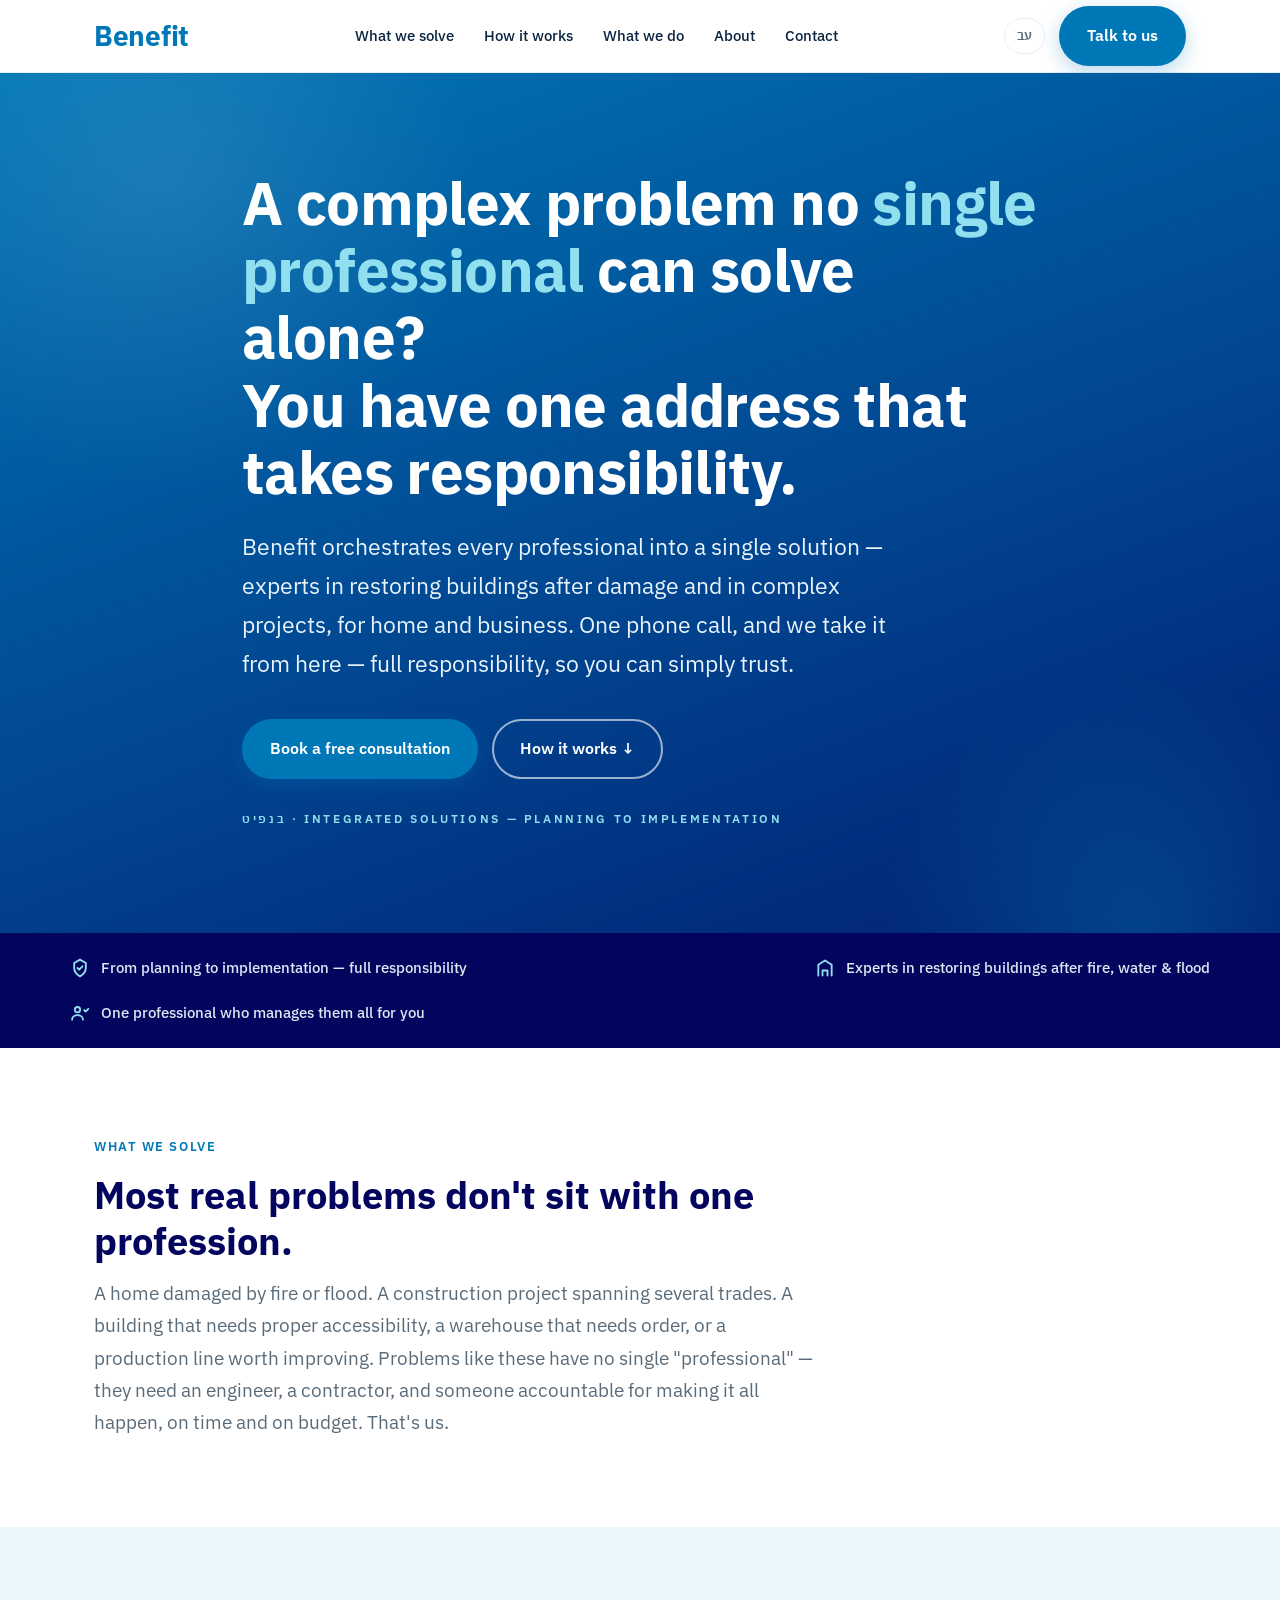
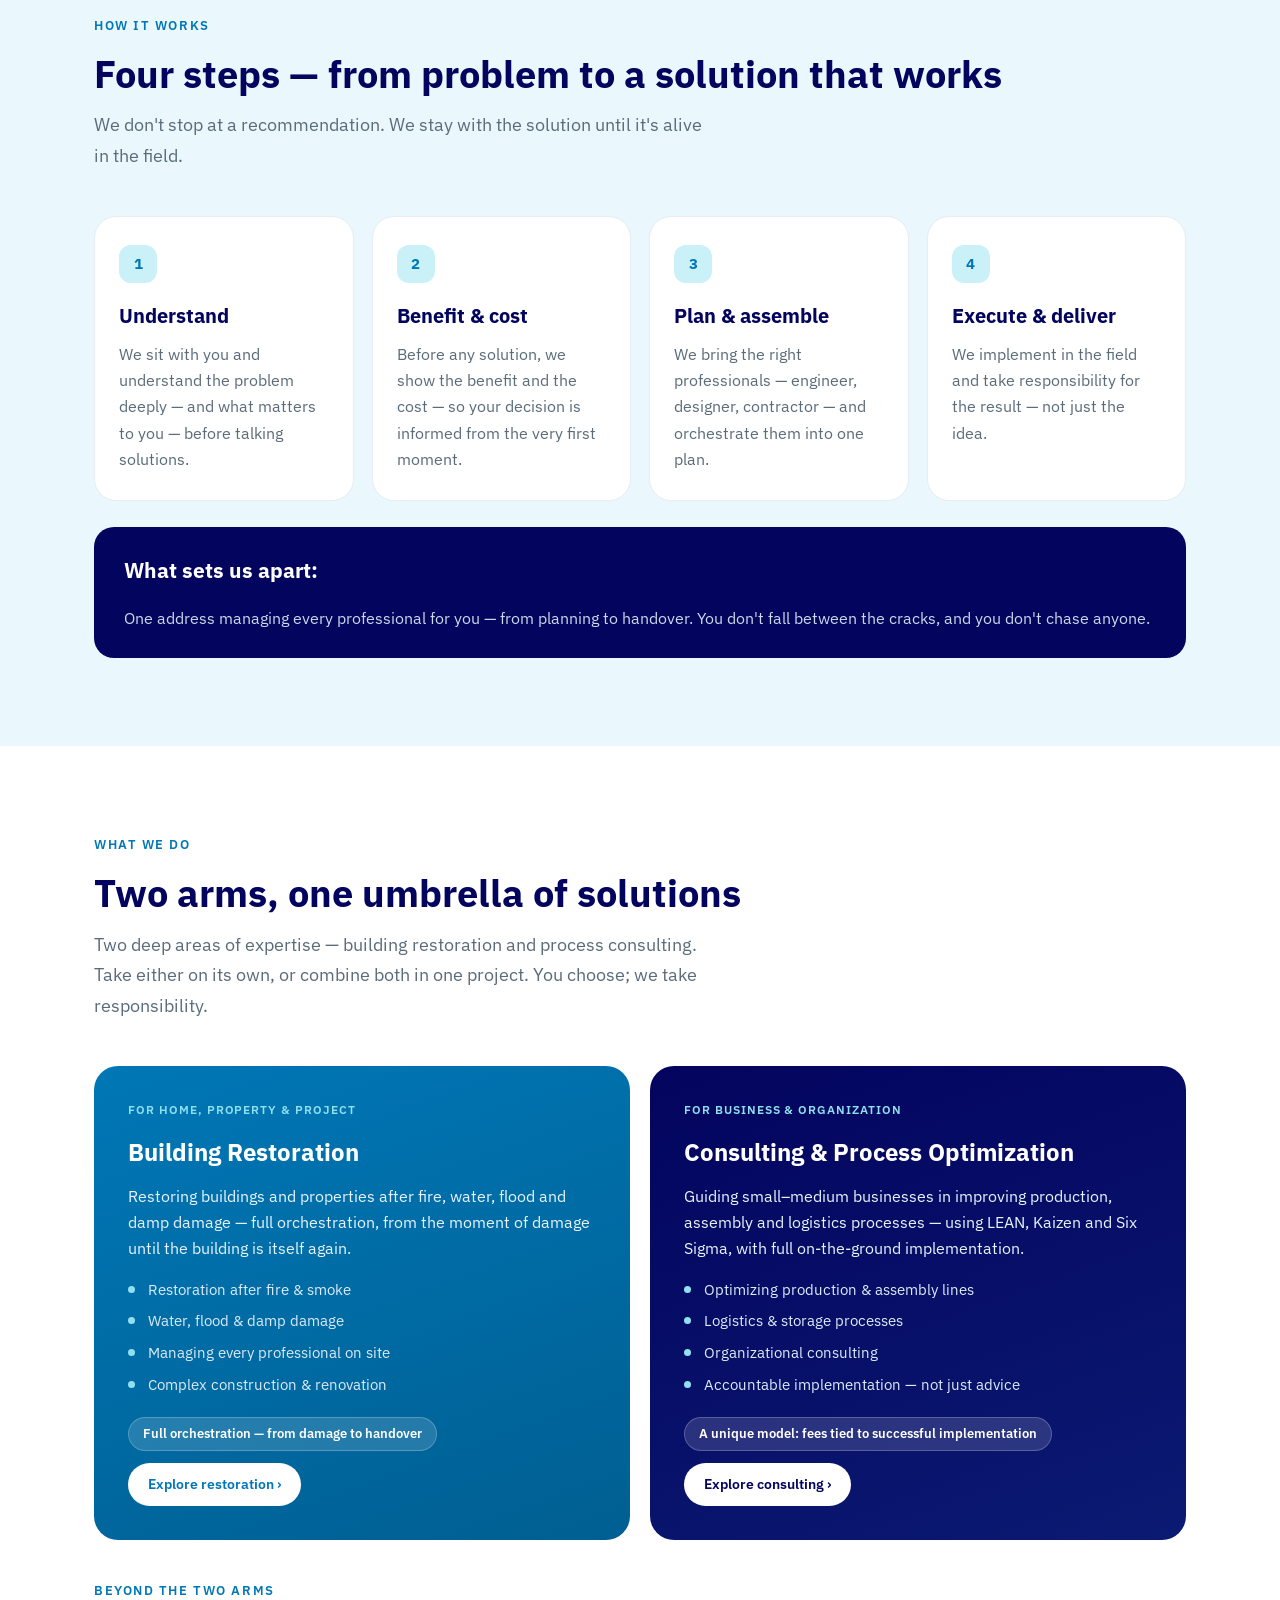
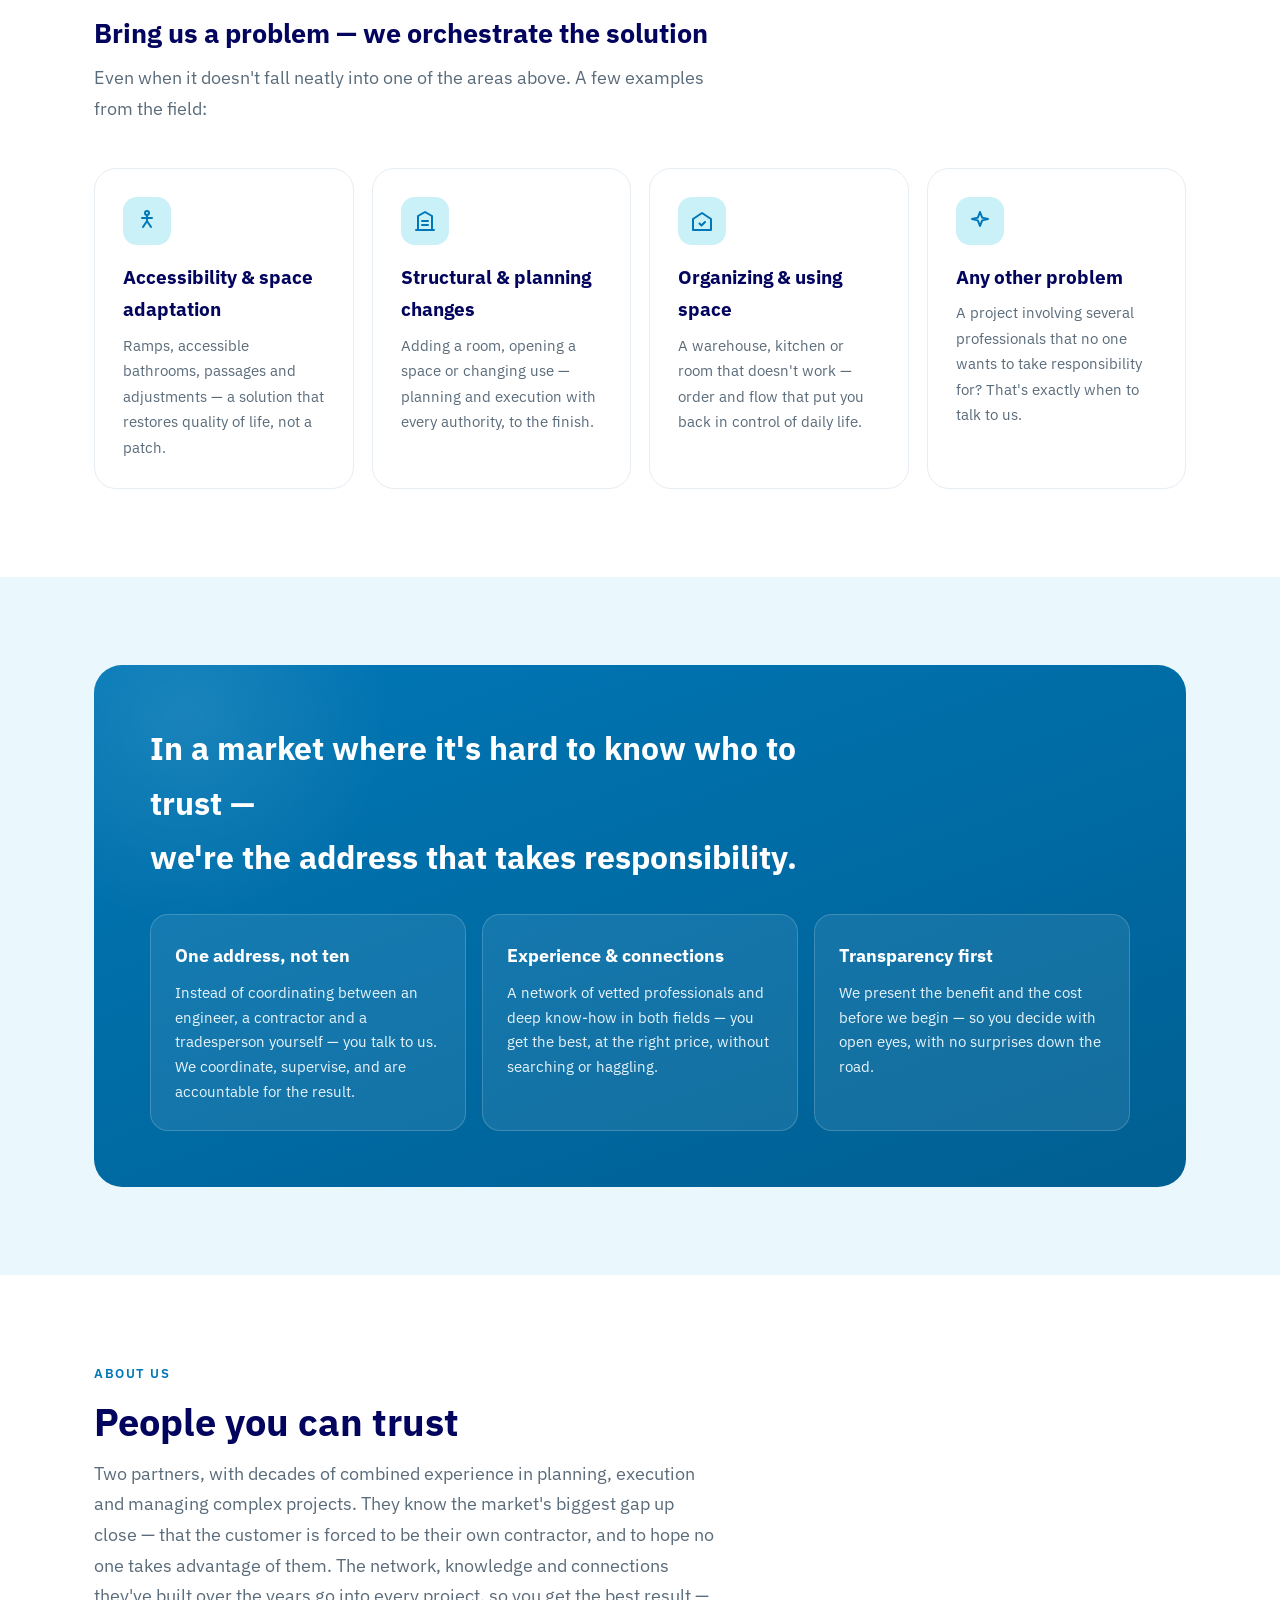
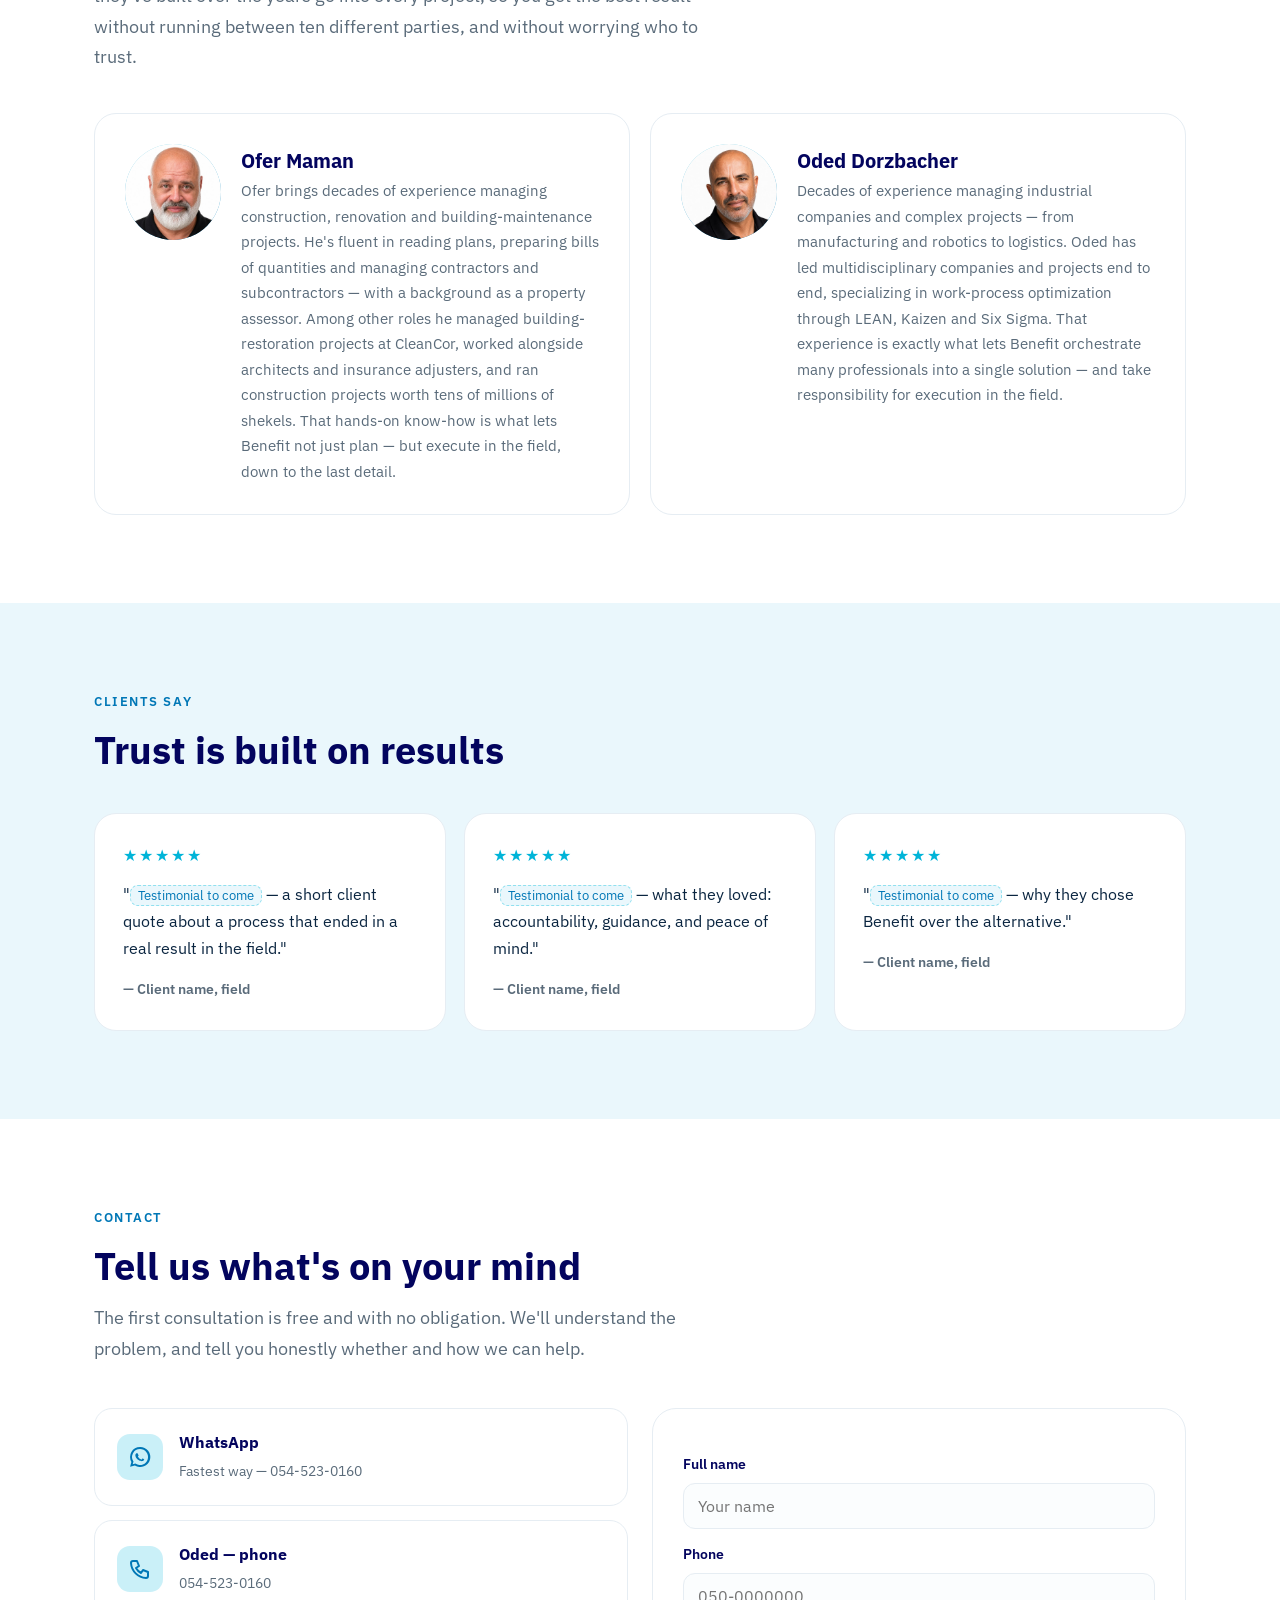
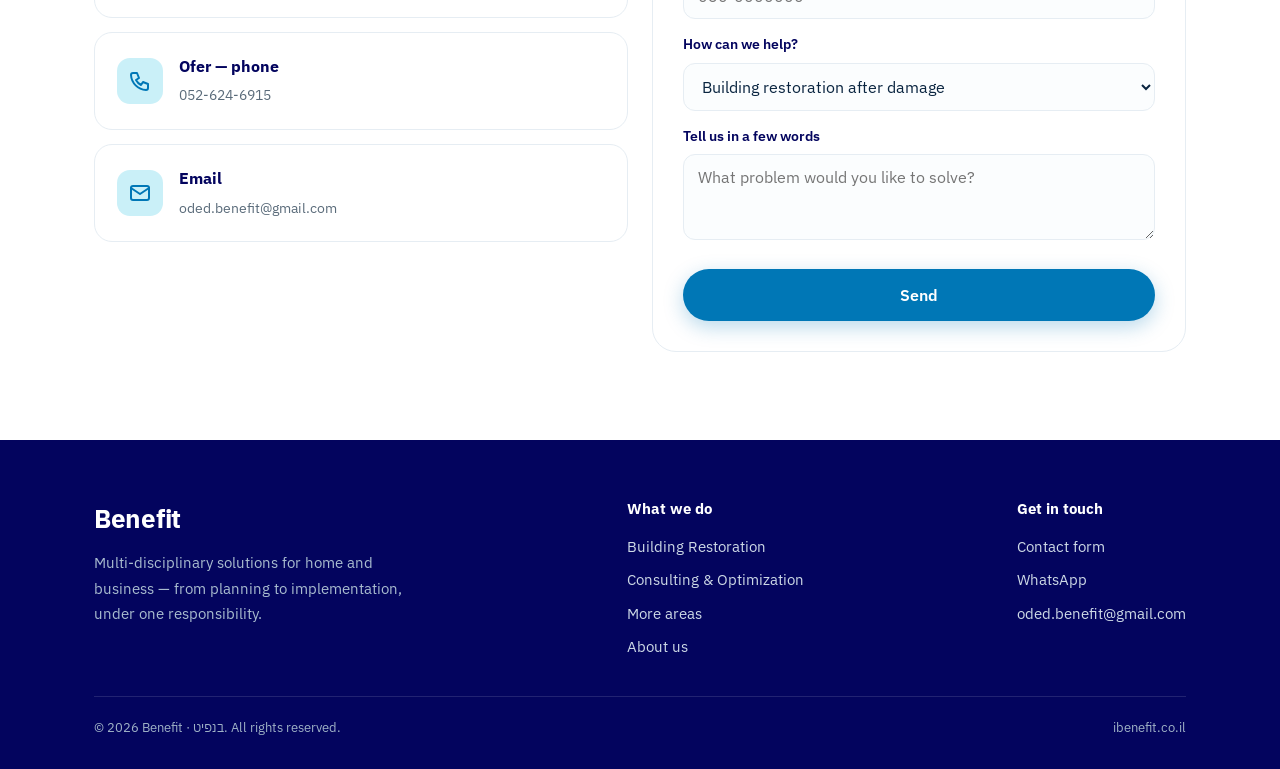
==== en/index.html @ 5f92df27 "Flatten repo to a single site folder matching live production Repo previously had three overlapping/" ====
<!DOCTYPE html>
<html dir="ltr" lang="en">
<head>
<meta charset="utf-8">
<meta name="viewport" content="width=device-width, initial-scale=1">
<title>Benefit — Multi-disciplinary Solutions, From Planning to Implementation</title>
<meta name="description" content="Benefit orchestrates multi-disciplinary solutions for homeowners and small–medium businesses: building restoration after damage, consulting and process optimization, accessibility and structural work. One address that takes responsibility — from planning to implementation.">
<link rel="icon" href="../favicon.svg" type="image/svg+xml">
<link rel="preconnect" href="https://fonts.googleapis.com">
<link rel="preconnect" href="https://fonts.gstatic.com" crossorigin>
<link href="https://fonts.googleapis.com/css2?family=IBM+Plex+Sans:wght@300;400;500;600;700&family=IBM+Plex+Sans+Hebrew:wght@300;400;500;600;700&display=swap" rel="stylesheet">
<link rel="stylesheet" href="../styles.css">
<style>:root{--font:'IBM Plex Sans','IBM Plex Sans Hebrew',sans-serif}</style>
<script>document.documentElement.classList.add('js')</script>
</head>
<body>
<div class="progress"></div>

<header>
  <div class="wrap nav">
    <a href="index.html" class="brand">Benefit</a>
    <nav class="links">
      <a href="#insight">What we solve</a>
      <a href="#how">How it works</a>
      <a href="#solutions">What we do</a>
      <a href="#about">About</a>
      <a href="#contact">Contact</a>
    </nav>
    <div class="nav-cta">
      <a class="lang" href="../index.html">עב</a>
      <a href="#contact" class="btn btn-primary">Talk to us</a>
    </div>
    <button class="navbtn" aria-label="Menu"><span></span><span></span><span></span></button>
  </div>
  <div class="mobile-panel">
    <a href="#insight">What we solve</a>
    <a href="#how">How it works</a>
    <a href="#solutions">What we do</a>
    <a href="#about">About</a>
    <a href="../index.html">עברית</a>
    <a href="#contact" class="pcta">Talk to us ›</a>
  </div>
</header>

<a id="top"></a>
<section class="hero">
  <div class="halo"></div><div class="halo2"></div>
  <div class="wrap hero-inner">
    <h1 class="hrotate">
      <span class="is-active">A complex problem no <span class="hl">single professional</span> can solve alone?<br>You have one address that takes responsibility.</span>
      <span>Got a problem no <span class="hl">single professional</span> can solve alone?<br>We tie all the threads together.</span>
    </h1>
    <p class="sub">Benefit orchestrates every professional into a single solution — experts in restoring buildings after damage and in complex projects, for home and business. One phone call, and we take it from here — full responsibility, so you can simply trust.</p>
    <div class="cta-row">
      <a href="#contact" class="btn btn-primary">Book a free consultation</a>
      <a href="#how" class="btn btn-ghost">How it works ↓</a>
    </div>
    <div class="en-tag">בנפיט · Integrated Solutions — Planning to Implementation</div>
  </div>
</section>

<div class="trust">
  <div class="wrap row">
    <div class="item"><svg width="20" height="20" viewBox="0 0 24 24" fill="none" stroke="#90E0EF" stroke-width="2.2" stroke-linecap="round" stroke-linejoin="round"><path d="M12 2l7 4v6c0 5-3.5 8-7 10-3.5-2-7-5-7-10V6z"/><path d="M9 12l2 2 4-4"/></svg>From planning to implementation — full responsibility</div>
    <div class="item"><svg width="20" height="20" viewBox="0 0 24 24" fill="none" stroke="#90E0EF" stroke-width="2.2" stroke-linecap="round" stroke-linejoin="round"><path d="M4 21V8l8-5 8 5v13"/><path d="M9 21v-6h6v6"/></svg>Experts in restoring buildings after fire, water & flood</div>
    <div class="item"><svg width="20" height="20" viewBox="0 0 24 24" fill="none" stroke="#90E0EF" stroke-width="2.2" stroke-linecap="round" stroke-linejoin="round"><circle cx="9" cy="8" r="3.2"/><path d="M2.5 20c0-3.3 2.9-5.5 6.5-5.5s6.5 2.2 6.5 5.5"/><path d="M17 8.5l1.8 1.8L22 7"/></svg>One professional who manages them all for you</div>
  </div>
</div>

<section class="block insight hide-mobile" id="insight">
  <div class="wrap reveal">
    <div class="eyebrow">What we solve</div>
    <h2 class="sec">Most real problems don't sit with one profession.</h2>
    <p class="lead">A home damaged by fire or flood. A construction project spanning several trades. A building that needs proper accessibility, a warehouse that needs order, or a production line worth improving. Problems like these have no single "professional" — they need an engineer, a contractor, and someone accountable for making it all happen, on time and on budget. That's us.</p>
  </div>
</section>

<section class="block tint hide-mobile" id="how">
  <div class="wrap reveal">
    <div class="eyebrow">How it works</div>
    <h2 class="sec">Four steps — from problem to a solution that works</h2>
    <p class="lead">We don't stop at a recommendation. We stay with the solution until it's alive in the field.</p>
    <div class="steps">
      <div class="step"><div class="n">1</div><h3>Understand</h3><p>We sit with you and understand the problem deeply — and what matters to you — before talking solutions.</p></div>
      <div class="step"><div class="n">2</div><h3>Benefit & cost</h3><p>Before any solution, we show the benefit and the cost — so your decision is informed from the very first moment.</p></div>
      <div class="step"><div class="n">3</div><h3>Plan & assemble</h3><p>We bring the right professionals — engineer, designer, contractor — and orchestrate them into one plan.</p></div>
      <div class="step"><div class="n">4</div><h3>Execute & deliver</h3><p>We implement in the field and take responsibility for the result — not just the idea.</p></div>
    </div>
    <div class="fee-note">
      <span class="big">What sets us apart:</span>
      <span class="small">One address managing every professional for you — from planning to handover. You don't fall between the cracks, and you don't chase anyone.</span>
    </div>
  </div>
</section>

<section class="block" id="solutions">
  <div class="wrap reveal">
    <div class="eyebrow">What we do</div>
    <h2 class="sec">Two arms, one umbrella of solutions</h2>
    <p class="lead">Two deep areas of expertise — building restoration and process consulting. Take either on its own, or combine both in one project. You choose; we take responsibility.</p>
    <div class="branches">
      <div class="branch core">
        <div class="kick">For home, property & project</div>
        <h3>Building Restoration</h3>
        <p>Restoring buildings and properties after fire, water, flood and damp damage — full orchestration, from the moment of damage until the building is itself again.</p>
        <ul>
          <li>Restoration after fire & smoke</li>
          <li>Water, flood & damp damage</li>
          <li>Managing every professional on site</li>
          <li>Complex construction & renovation</li>
        </ul>
        <div class="cardfoot">
          <span class="badge">Full orchestration — from damage to handover</span>
          <a href="restoration.html" class="cta">Explore restoration ›</a>
        </div>
      </div>
      <div class="branch consult">
        <div class="kick">For business & organization</div>
        <h3>Consulting & Process Optimization</h3>
        <p>Guiding small–medium businesses in improving production, assembly and logistics processes — using LEAN, Kaizen and Six Sigma, with full on-the-ground implementation.</p>
        <ul>
          <li>Optimizing production & assembly lines</li>
          <li>Logistics & storage processes</li>
          <li>Organizational consulting</li>
          <li>Accountable implementation — not just advice</li>
        </ul>
        <div class="cardfoot">
          <span class="badge">A unique model: fees tied to successful implementation</span>
          <a href="consulting.html" class="cta">Explore consulting ›</a>
        </div>
      </div>
    </div>
    <div class="hide-mobile">
    <div class="eyebrow" style="margin-top:8px">Beyond the two arms</div>
    <h2 class="sec" style="font-size:clamp(21px,3vw,27px)">Bring us a problem — we orchestrate the solution</h2>
    <p class="lead">Even when it doesn't fall neatly into one of the areas above. A few examples from the field:</p>
    <div class="sol-grid g4">
      <div class="sol"><div class="ic"><svg width="24" height="24" viewBox="0 0 24 24" fill="none" stroke="#0077B6" stroke-width="2" stroke-linecap="round" stroke-linejoin="round"><circle cx="12" cy="4" r="2"/><path d="M12 6v6m0 0l-4 6m4-6l4 6M7 9h10"/></svg></div><h3>Accessibility & space adaptation</h3><p>Ramps, accessible bathrooms, passages and adjustments — a solution that restores quality of life, not a patch.</p></div>
      <div class="sol"><div class="ic"><svg width="24" height="24" viewBox="0 0 24 24" fill="none" stroke="#0077B6" stroke-width="2" stroke-linecap="round" stroke-linejoin="round"><path d="M3 21h18M5 21V7l7-4 7 4v14"/><path d="M9 12h6M9 16h6"/></svg></div><h3>Structural & planning changes</h3><p>Adding a room, opening a space or changing use — planning and execution with every authority, to the finish.</p></div>
      <div class="sol"><div class="ic"><svg width="24" height="24" viewBox="0 0 24 24" fill="none" stroke="#0077B6" stroke-width="2" stroke-linecap="round" stroke-linejoin="round"><path d="M3 21V10l9-6 9 6v11H3z"/><path d="M9.5 14.5l2 2 3.5-3.5"/></svg></div><h3>Organizing & using space</h3><p>A warehouse, kitchen or room that doesn't work — order and flow that put you back in control of daily life.</p></div>
      <div class="sol"><div class="ic"><svg width="24" height="24" viewBox="0 0 24 24" fill="none" stroke="#0077B6" stroke-width="2" stroke-linecap="round" stroke-linejoin="round"><path d="M12 3l2.2 5.6L20 10l-5.8 1.4L12 17l-2.2-5.6L4 10l5.8-1.4z"/></svg></div><h3>Any other problem</h3><p>A project involving several professionals that no one wants to take responsibility for? That's exactly when to talk to us.</p></div>
    </div>
    </div>
  </div>
</section>

<section class="block tint hide-mobile">
  <div class="wrap reveal">
    <div class="diff">
      <div class="halo"></div>
      <h2>In a market where it's hard to know who to trust —<br>we're the address that takes responsibility.</h2>
      <div class="trust3">
        <div class="c">
          <h4>One address, not ten</h4>
          <p>Instead of coordinating between an engineer, a contractor and a tradesperson yourself — you talk to us. We coordinate, supervise, and are accountable for the result.</p>
        </div>
        <div class="c">
          <h4>Experience & connections</h4>
          <p>A network of vetted professionals and deep know-how in both fields — you get the best, at the right price, without searching or haggling.</p>
        </div>
        <div class="c">
          <h4>Transparency first</h4>
          <p>We present the benefit and the cost before we begin — so you decide with open eyes, with no surprises down the road.</p>
        </div>
      </div>
    </div>
  </div>
</section>

<section class="block" id="about">
  <div class="wrap reveal">
    <div class="eyebrow">About us</div>
    <h2 class="sec">People you can trust</h2>
    <p class="lead">Two partners, with decades of combined experience in planning, execution and managing complex projects. They know the market's biggest gap up close — that the customer is forced to be their own contractor, and to hope no one takes advantage of them. The network, knowledge and connections they've built over the years go into every project, so you get the best result — without running between ten different parties, and without worrying who to trust.</p>
    <div class="founders">
      <div class="founder">
        <div class="av"><img src="../ofer.jpg" alt="Ofer Maman"></div>
        <div>
          <h3>Ofer Maman</h3>
          <p>Ofer brings decades of experience managing construction, renovation and building-maintenance projects. He's fluent in reading plans, preparing bills of quantities and managing contractors and subcontractors — with a background as a property assessor. Among other roles he managed building-restoration projects at CleanCor, worked alongside architects and insurance adjusters, and ran construction projects worth tens of millions of shekels. That hands-on know-how is what lets Benefit not just plan — but execute in the field, down to the last detail.</p>
        </div>
      </div>
      <div class="founder">
        <div class="av"><img src="../oded.jpg" alt="Oded Dorzbacher"></div>
        <div>
          <h3>Oded Dorzbacher</h3>
          <p>Decades of experience managing industrial companies and complex projects — from manufacturing and robotics to logistics. Oded has led multidisciplinary companies and projects end to end, specializing in work-process optimization through LEAN, Kaizen and Six Sigma. That experience is exactly what lets Benefit orchestrate many professionals into a single solution — and take responsibility for execution in the field.</p>
        </div>
      </div>
    </div>
  </div>
</section>

<section class="block tint hide-mobile">
  <div class="wrap reveal">
    <div class="eyebrow">Clients say</div>
    <h2 class="sec">Trust is built on results</h2>
    <div class="quotes">
      <div class="quote"><div class="stars">★★★★★</div><p>"<span class="ph">Testimonial to come</span> — a short client quote about a process that ended in a real result in the field."</p><div class="who">— Client name, field</div></div>
      <div class="quote"><div class="stars">★★★★★</div><p>"<span class="ph">Testimonial to come</span> — what they loved: accountability, guidance, and peace of mind."</p><div class="who">— Client name, field</div></div>
      <div class="quote"><div class="stars">★★★★★</div><p>"<span class="ph">Testimonial to come</span> — why they chose Benefit over the alternative."</p><div class="who">— Client name, field</div></div>
    </div>
  </div>
</section>

<section class="block" id="contact">
  <div class="wrap reveal">
    <div class="eyebrow">Contact</div>
    <h2 class="sec">Tell us what's on your mind</h2>
    <p class="lead">The first consultation is free and with no obligation. We'll understand the problem, and tell you honestly whether and how we can help.</p>
    <div class="contact-wrap">
      <div class="channels">
        <a href="https://wa.me/972545230160" class="chan"><div class="ic"><svg width="24" height="24" viewBox="0 0 24 24" fill="#0077B6"><path d="M12 2a10 10 0 00-8.6 15l-1.3 4.7 4.8-1.3A10 10 0 1012 2zm0 2a8 8 0 11-4.2 14.8l-.3-.2-2.8.7.8-2.7-.2-.3A8 8 0 0112 4zm4.5 10.3c-.2-.1-1.4-.7-1.6-.8-.2-.1-.4-.1-.5.1l-.7.9c-.1.2-.3.2-.5.1a6.5 6.5 0 01-3.2-2.8c-.1-.2 0-.4.1-.5l.4-.5c.1-.2.1-.3 0-.5l-.7-1.6c-.2-.4-.4-.4-.5-.4h-.5c-.2 0-.5.1-.7.3-.7.7-.9 1.6-.6 2.6.5 1.7 1.6 3.1 3.4 4.1 1.6.9 2.6 1 3.4.8.5-.1 1.4-.6 1.6-1.2.2-.5.2-1 .1-1.1z"/></svg></div><div class="t"><b>WhatsApp</b><span>Fastest way — 054-523-0160</span></div></a>
        <a href="tel:+972545230160" class="chan"><div class="ic"><svg width="24" height="24" viewBox="0 0 24 24" fill="none" stroke="#0077B6" stroke-width="2" stroke-linecap="round" stroke-linejoin="round"><path d="M5 4h4l2 5-3 2a12 12 0 005 5l2-3 5 2v4a2 2 0 01-2 2A16 16 0 013 6a2 2 0 012-2z"/></svg></div><div class="t"><b>Oded — phone</b><span>054-523-0160</span></div></a>
        <a href="tel:+972526246915" class="chan"><div class="ic"><svg width="24" height="24" viewBox="0 0 24 24" fill="none" stroke="#0077B6" stroke-width="2" stroke-linecap="round" stroke-linejoin="round"><path d="M5 4h4l2 5-3 2a12 12 0 005 5l2-3 5 2v4a2 2 0 01-2 2A16 16 0 013 6a2 2 0 012-2z"/></svg></div><div class="t"><b>Ofer — phone</b><span>052-624-6915</span></div></a>
        <a href="mailto:oded.benefit@gmail.com" class="chan"><div class="ic"><svg width="24" height="24" viewBox="0 0 24 24" fill="none" stroke="#0077B6" stroke-width="2" stroke-linecap="round" stroke-linejoin="round"><rect x="3" y="5" width="18" height="14" rx="2"/><path d="M3 7l9 6 9-6"/></svg></div><div class="t"><b>Email</b><span>oded.benefit@gmail.com</span></div></a>
      </div>
      <form class="card" onsubmit="event.preventDefault();this.querySelector('.btn').textContent='Thanks! We will be in touch soon ✓';">
        <label>Full name</label><input type="text" placeholder="Your name" required>
        <label>Phone</label><input type="tel" placeholder="050-0000000" required>
        <label>How can we help?</label>
        <select><option>Building restoration after damage</option><option>Accessibility at home</option><option>Structural / planning change</option><option>Consulting & process optimization</option><option>Something else</option></select>
        <label>Tell us in a few words</label><textarea rows="3" placeholder="What problem would you like to solve?"></textarea>
        <button class="btn btn-primary">Send</button>
      </form>
    </div>
  </div>
</section>

<div class="mbar">
  <a class="wa" href="https://wa.me/972545230160"><svg width="20" height="20" viewBox="0 0 24 24" fill="#fff"><path d="M12 2a10 10 0 00-8.6 15l-1.3 4.7 4.8-1.3A10 10 0 1012 2zm0 2a8 8 0 11-4.2 14.8l-.3-.2-2.8.7.8-2.7-.2-.3A8 8 0 0112 4z"/></svg>WhatsApp</a>
  <a class="call" href="tel:+972545230160"><svg width="19" height="19" viewBox="0 0 24 24" fill="none" stroke="#fff" stroke-width="2.2" stroke-linecap="round" stroke-linejoin="round"><path d="M5 4h4l2 5-3 2a12 12 0 005 5l2-3 5 2v4a2 2 0 01-2 2A16 16 0 013 6a2 2 0 012-2z"/></svg>Call us</a>
</div>

<footer>
  <div class="wrap">
    <div class="cols">
      <div style="max-width:320px">
        <div class="brand rubik" style="font-weight:700;font-size:26px">Benefit</div>
        <p style="font-size:15px;color:#a9bccf">Multi-disciplinary solutions for home and business — from planning to implementation, under one responsibility.</p>
      </div>
      <div class="fnav">
        <b class="rubik" style="color:#fff;margin-bottom:4px">What we do</b>
        <a href="restoration.html">Building Restoration</a>
        <a href="consulting.html">Consulting & Optimization</a>
        <a href="#solutions">More areas</a>
        <a href="#about">About us</a>
      </div>
      <div class="fnav">
        <b class="rubik" style="color:#fff;margin-bottom:4px">Get in touch</b>
        <a href="#contact">Contact form</a>
        <a href="https://wa.me/972545230160">WhatsApp</a>
        <a href="mailto:oded.benefit@gmail.com">oded.benefit@gmail.com</a>
      </div>
    </div>
    <div class="fin">
      <span>© 2026 Benefit · בנפיט. All rights reserved.</span>
      <span>ibenefit.co.il</span>
    </div>
  </div>
</footer>

<script src="../app.js" defer></script>
</body>
</html>
---- styles.css ----
:root{
  --midnight:#03045E; --blue:#0077B6; --blue-d:#005f92; --azure:#00B4D8;
  --sky:#90E0EF; --ice:#CAF0F8; --ice-2:#EAF7FC;
  --ink:#0A2540; --muted:#5A6B7A; --line:#E6EDF3; --white:#FFFFFF;
  --font:'IBM Plex Sans Hebrew','IBM Plex Sans',sans-serif;
}
*{box-sizing:border-box;margin:0;padding:0}
html{scroll-behavior:smooth}
body{background:var(--white);color:var(--ink);font-family:var(--font),sans-serif;font-size:17px;line-height:1.7;-webkit-font-smoothing:antialiased}
a{color:inherit;text-decoration:none}
.wrap{max-width:1140px;margin:0 auto;padding:0 24px}
.rubik{font-family:var(--font),sans-serif}
.eyebrow{font-family:var(--font);font-weight:600;font-size:13px;letter-spacing:.12em;text-transform:uppercase;color:var(--blue);margin-bottom:14px}
h2.sec{font-family:var(--font);font-weight:700;font-size:clamp(26px,4vw,38px);color:var(--midnight);line-height:1.2;margin-bottom:14px}
.lead{color:var(--muted);font-size:18px;max-width:620px}

/* scroll progress */
.progress{position:fixed;top:0;inset-inline-start:0;height:3px;width:0;background:linear-gradient(90deg,var(--azure),var(--blue));z-index:100;transition:width .12s linear}

/* buttons */
.btn{font-family:var(--font);font-weight:600;font-size:16px;border-radius:999px;padding:14px 26px;display:inline-flex;align-items:center;gap:9px;transition:.18s;cursor:pointer;border:2px solid transparent}
.btn-primary{background:var(--blue);color:#fff;box-shadow:0 6px 20px rgba(0,119,182,.28)}
.btn-primary:hover{background:var(--blue-d);transform:translateY(-1px);box-shadow:0 10px 30px rgba(0,119,182,.42)}
.btn-ghost{background:transparent;color:#fff;border-color:rgba(255,255,255,.6)}
.btn-ghost:hover{background:rgba(255,255,255,.12)}
.btn-outline{background:#fff;color:var(--blue);border-color:var(--blue)}
.btn-outline:hover{background:var(--ice-2)}

/* header */
header{position:sticky;top:0;z-index:50;background:rgba(255,255,255,.9);backdrop-filter:blur(10px);border-bottom:1px solid var(--line);transition:box-shadow .25s}
header.scrolled{box-shadow:0 6px 24px rgba(3,4,94,.09)}
.nav{display:flex;align-items:center;justify-content:space-between;height:72px}
.brand{font-family:var(--font);font-weight:700;font-size:28px;color:var(--blue);letter-spacing:-.01em}
nav.links{display:flex;gap:30px}
nav.links a{font-family:var(--font);font-weight:500;font-size:15px;color:var(--ink);transition:.15s}
nav.links a:hover{color:var(--blue)}
.nav-cta{display:flex;align-items:center;gap:14px}
.lang{font-family:var(--font);font-weight:600;font-size:13px;color:var(--muted);border:1px solid var(--line);border-radius:999px;padding:6px 12px;cursor:pointer}
.navbtn{display:none;flex-direction:column;gap:5px;background:none;border:none;cursor:pointer;padding:8px}
.navbtn span{width:24px;height:2.4px;background:var(--midnight);border-radius:2px;transition:.2s}
.navbtn.active span:nth-child(1){transform:translateY(7.4px) rotate(45deg)}
.navbtn.active span:nth-child(2){opacity:0}
.navbtn.active span:nth-child(3){transform:translateY(-7.4px) rotate(-45deg)}
.mobile-panel{display:none;flex-direction:column;background:#fff;border-bottom:1px solid var(--line)}
.mobile-panel.open{display:flex}
.mobile-panel a{padding:14px 24px;font-family:var(--font);font-weight:600;color:var(--ink);border-bottom:1px solid var(--line)}
.mobile-panel a.pcta{color:var(--blue)}

/* hero */
.hero{background:linear-gradient(160deg,var(--blue) 0%,var(--midnight) 130%);color:#fff;position:relative;overflow:hidden}
.hero .halo{position:absolute;border-radius:50%;background:radial-gradient(circle,rgba(255,255,255,.10),transparent 70%);width:640px;height:640px;top:-220px;left:-160px;pointer-events:none;animation:drift 17s ease-in-out infinite}
.hero .halo2{position:absolute;border-radius:50%;background:radial-gradient(circle,rgba(0,180,216,.22),transparent 70%);width:520px;height:520px;bottom:-260px;right:-120px;pointer-events:none;animation:drift2 21s ease-in-out infinite}
@keyframes drift{0%,100%{transform:translate(0,0)}50%{transform:translate(34px,22px)}}
@keyframes drift2{0%,100%{transform:translate(0,0)}50%{transform:translate(-28px,-18px)}}
.hero-inner{padding:96px 24px 104px;position:relative;max-width:844px}
.hero.sub .hero-inner{padding:74px 24px 82px}
.hero .crumb{font-size:13px;color:var(--sky);margin-bottom:18px;font-weight:600;letter-spacing:.04em}
.hero .crumb a{color:#cfeaf6}
.hero h1{font-family:var(--font);font-weight:700;font-size:clamp(34px,6vw,60px);line-height:1.12;letter-spacing:-.01em}
.hero.sub h1{font-size:clamp(30px,5vw,48px)}
.hero h1 .hl{color:var(--sky)}
.hrotate{display:grid}
.hrotate>span{grid-area:1/1;transition:opacity .8s ease}
.hrotate>span:not(.is-active){opacity:0;pointer-events:none}
.hero p.sub{font-size:clamp(18px,2.4vw,23px);margin-top:22px;color:#e8f4fb;max-width:660px;font-weight:400}
.hero .cta-row{display:flex;gap:14px;margin-top:36px;flex-wrap:wrap}
.hero .en-tag{margin-top:30px;font-family:var(--font);font-weight:600;letter-spacing:.22em;font-size:12px;color:var(--sky);text-transform:uppercase}

/* trust strip */
.trust{background:var(--midnight);color:#fff}
.trust .row{display:flex;justify-content:space-between;gap:20px;flex-wrap:wrap;padding:22px 0}
.trust .item{display:flex;align-items:center;gap:11px;font-family:var(--font);font-weight:500;font-size:15px;color:#dbe7f2}
.trust .item svg{flex:none}

section.block{padding:88px 0}
.tint{background:var(--ice-2)}

.insight h2{max-width:820px}
.insight .lead{max-width:720px;font-size:19px}

/* steps */
.steps{display:grid;grid-template-columns:repeat(4,1fr);gap:18px;margin-top:44px}
.steps.s5{grid-template-columns:repeat(5,1fr)}
.step{background:#fff;border:1px solid var(--line);border-radius:22px;padding:28px 24px;position:relative;transition:.18s}
.step:hover{border-color:var(--sky);box-shadow:0 14px 34px rgba(3,4,94,.07);transform:translateY(-3px)}
.step .n{font-family:var(--font);font-weight:700;font-size:15px;color:var(--blue);background:var(--ice);width:38px;height:38px;border-radius:12px;display:flex;align-items:center;justify-content:center;margin-bottom:16px}
.step h3{font-family:var(--font);font-weight:700;font-size:20px;color:var(--midnight);margin-bottom:8px}
.step p{font-size:15.5px;color:var(--muted)}
.fee-note{margin-top:26px;background:var(--midnight);color:#fff;border-radius:20px;padding:26px 30px;display:flex;gap:16px;align-items:center;flex-wrap:wrap}
.fee-note .big{font-family:var(--font);font-weight:700;font-size:21px}
.fee-note .small{color:#c9d9e8;font-size:16px}

/* solutions / cards */
.sol-grid{display:grid;grid-template-columns:repeat(3,1fr);gap:18px;margin-top:44px}
.sol-grid.g4{grid-template-columns:repeat(4,1fr)}
.sol{background:#fff;border:1px solid var(--line);border-radius:22px;padding:28px;transition:.18s}
.sol:hover{border-color:var(--sky);box-shadow:0 14px 34px rgba(3,4,94,.08);transform:translateY(-3px)}
.sol .ic{width:48px;height:48px;border-radius:14px;background:var(--ice);display:flex;align-items:center;justify-content:center;margin-bottom:16px}
.sol h3{font-family:var(--font);font-weight:700;font-size:19px;color:var(--midnight);margin-bottom:7px}
.sol p{font-size:15px;color:var(--muted)}
.sol .mini{list-style:none;margin-top:13px;display:flex;flex-direction:column;gap:6px}
.sol .mini li{font-size:13.5px;color:var(--muted);padding-inline-start:17px;position:relative}
.sol .mini li::before{content:"";position:absolute;inset-inline-start:0;top:8px;width:5px;height:5px;border-radius:50%;background:var(--blue)}

/* branches */
.branches{display:grid;grid-template-columns:1fr 1fr;gap:20px;margin:44px 0 40px}
.branch{border-radius:24px;padding:34px;color:#fff;position:relative;overflow:hidden;transition:.2s}
.branch:hover{box-shadow:0 22px 50px rgba(3,4,94,.22);transform:translateY(-3px)}
.branch.core{background:linear-gradient(160deg,var(--blue),var(--blue-d))}
.branch.consult{background:linear-gradient(160deg,var(--midnight),#0b1a72)}
.branch .kick{font-family:var(--font);font-size:12px;font-weight:600;letter-spacing:.08em;color:var(--sky);text-transform:uppercase;margin-bottom:12px}
.branch h3{font-family:var(--font);font-size:24px;font-weight:700;margin-bottom:10px;color:#fff}
.branch p{font-size:15.5px;color:#e8f4fb;margin-bottom:16px}
.branch ul{list-style:none;display:flex;flex-direction:column;gap:7px}
.branch li{font-size:14.5px;color:#dcebf7;padding-inline-start:20px;position:relative}
.branch li::before{content:"";position:absolute;inset-inline-start:0;top:8px;width:7px;height:7px;border-radius:50%;background:var(--sky)}
.branch .cardfoot{margin-top:20px;display:flex;flex-direction:column;align-items:flex-start;gap:12px}
.branch .badge{display:inline-block;background:rgba(255,255,255,.14);border:1px solid rgba(255,255,255,.22);border-radius:999px;padding:5px 14px;font-size:12.5px;font-weight:600;font-family:var(--font)}
.branch .cta{display:inline-flex;align-items:center;gap:7px;background:#fff;color:var(--blue);font-family:var(--font);font-weight:600;font-size:14px;border-radius:999px;padding:10px 20px;transition:.15s}
.branch .cta:hover{transform:translateY(-1px);box-shadow:0 8px 20px rgba(0,0,0,.22)}
.branch.consult .cta{color:var(--midnight)}

/* dark gradient panel (trust/compare/model) */
.diff{background:linear-gradient(160deg,var(--blue),var(--blue-d));color:#fff;border-radius:28px;padding:56px;position:relative;overflow:hidden}
.diff.dark{background:linear-gradient(160deg,var(--midnight),#0b1a72)}
.diff .halo{position:absolute;width:420px;height:420px;border-radius:50%;background:radial-gradient(circle,rgba(255,255,255,.10),transparent 70%);top:-160px;left:-120px}
.diff h2{color:#fff;font-family:var(--font);font-weight:700;font-size:clamp(24px,3.4vw,32px);max-width:680px;position:relative}
.diff p.dlead{color:#dcebf7;max-width:620px;margin-top:12px;position:relative}
.trust3{display:grid;grid-template-columns:repeat(3,1fr);gap:16px;margin-top:30px;position:relative}
.trust3 .c{background:rgba(255,255,255,.08);border:1px solid rgba(255,255,255,.18);border-radius:18px;padding:26px 24px}
.trust3 .c h4{font-family:var(--font);font-weight:700;font-size:18px;margin-bottom:9px;color:#fff}
.trust3 .c p{font-size:14.5px;color:#e8f4fb;margin:0}
.compare{display:grid;grid-template-columns:1fr 1fr;gap:16px;margin-top:32px;position:relative}
.compare .c{background:rgba(255,255,255,.08);border:1px solid rgba(255,255,255,.18);border-radius:18px;padding:24px}
.compare .c.them{opacity:.86}
.compare .c h4{font-family:var(--font);font-weight:700;font-size:16px;margin-bottom:12px;color:var(--sky)}
.compare .c.them h4{color:#b9c6d6}
.compare .c ul{list-style:none;display:flex;flex-direction:column;gap:9px}
.compare .c li{font-size:15.5px;padding-inline-start:26px;position:relative;color:#eaf4fb}
.compare .c li::before{content:"";position:absolute;inset-inline-start:0;top:9px;width:8px;height:8px;border-radius:50%;background:var(--sky)}
.compare .c.them li::before{background:#8496a8}

/* model highlight (consulting) */
.model{display:grid;grid-template-columns:1.1fr 1fr;gap:22px;margin-top:44px;align-items:stretch}
.model .box{background:#fff;border:1px solid var(--line);border-radius:22px;padding:32px}
.model .box.hi{background:linear-gradient(160deg,var(--blue),var(--blue-d));color:#fff;border:none}
.model .box h3{font-family:var(--font);font-weight:700;font-size:22px;margin-bottom:12px;color:var(--midnight)}
.model .box.hi h3{color:#fff}
.model .box p{font-size:15.5px;color:var(--muted)}
.model .box.hi p{color:#e8f4fb}
.model .tagline{display:inline-block;margin-top:16px;background:rgba(255,255,255,.16);border:1px solid rgba(255,255,255,.24);border-radius:999px;padding:6px 15px;font-weight:600;font-size:13.5px}

/* about */
.founders{display:grid;grid-template-columns:1fr 1fr;gap:20px;margin-top:40px}
.founder{background:#fff;border:1px solid var(--line);border-radius:22px;padding:30px;display:flex;gap:20px;align-items:flex-start}
.founder .av{width:96px;height:96px;border-radius:50%;background:linear-gradient(160deg,var(--sky),var(--blue));flex:none;display:flex;align-items:center;justify-content:center;font-family:var(--font);font-weight:700;color:#fff;font-size:30px;overflow:hidden}
.founder .av img{width:100%;height:100%;object-fit:cover;object-position:50% 20%;display:block}
.founder h3{font-family:var(--font);font-weight:700;font-size:20px;color:var(--midnight)}
.founder p{font-size:15px;color:var(--muted)}
.ph{background:var(--ice-2);border:1px dashed var(--sky);color:var(--blue);border-radius:8px;padding:1px 7px;font-size:13px;font-family:var(--font)}

/* gallery placeholder */
.gallery{display:grid;grid-template-columns:repeat(3,1fr);gap:16px;margin-top:40px}
.gcard{border:1px solid var(--line);border-radius:20px;overflow:hidden;background:#fff}
.gcard .img{height:180px;background:linear-gradient(135deg,var(--ice),var(--sky));display:flex;align-items:center;justify-content:center;color:var(--blue-d);font-weight:600;font-family:var(--font);font-size:14px}
.gcard .cap{padding:14px 18px;font-size:14px;color:var(--muted)}

/* testimonials */
.quotes{display:grid;grid-template-columns:repeat(3,1fr);gap:18px;margin-top:40px}
.quote{background:#fff;border:1px solid var(--line);border-radius:22px;padding:28px;transition:.18s}
.quote:hover{border-color:var(--sky);box-shadow:0 14px 34px rgba(3,4,94,.07);transform:translateY(-3px)}
.quote .stars{color:var(--azure);font-size:16px;margin-bottom:12px;letter-spacing:2px}
.quote p{font-size:16px;color:var(--ink);margin-bottom:16px}
.quote .who{font-family:var(--font);font-weight:600;font-size:14px;color:var(--muted)}

/* CTA band */
.ctaband{background:linear-gradient(160deg,var(--blue),var(--midnight));color:#fff;border-radius:28px;padding:52px;text-align:center;position:relative;overflow:hidden}
.ctaband .halo{position:absolute;width:420px;height:420px;border-radius:50%;background:radial-gradient(circle,rgba(255,255,255,.1),transparent 70%);top:-170px;right:-120px}
.ctaband h2{color:#fff;font-family:var(--font);font-weight:700;font-size:clamp(24px,3.4vw,32px);margin-bottom:12px;position:relative}
.ctaband p{color:#e8f4fb;max-width:560px;margin:0 auto 26px;position:relative}
.ctaband .cta-row{display:flex;gap:14px;justify-content:center;flex-wrap:wrap;position:relative}

/* contact */
.contact-wrap{display:grid;grid-template-columns:1fr 1fr;gap:24px;margin-top:44px;align-items:start}
.channels{display:flex;flex-direction:column;gap:14px}
.chan{display:flex;gap:16px;align-items:center;background:#fff;border:1px solid var(--line);border-radius:18px;padding:20px 22px;transition:.15s}
.chan:hover{border-color:var(--sky);background:var(--ice-2)}
.chan .ic{width:46px;height:46px;border-radius:13px;background:var(--ice);display:flex;align-items:center;justify-content:center;flex:none}
.chan .t b{font-family:var(--font);font-weight:700;color:var(--midnight);display:block;font-size:16px}
.chan .t span{color:var(--muted);font-size:14px}
form.card{background:#fff;border:1px solid var(--line);border-radius:24px;padding:30px}
form.card label{font-family:var(--font);font-weight:600;font-size:14px;color:var(--midnight);display:block;margin:14px 0 6px}
form.card input,form.card select,form.card textarea{width:100%;border:1px solid var(--line);border-radius:12px;padding:12px 14px;font-family:var(--font);font-size:16px;color:var(--ink);background:#fbfdfe}
form.card input:focus,form.card select:focus,form.card textarea:focus{outline:none;border-color:var(--blue)}
form.card .btn{margin-top:20px;width:100%;justify-content:center}

/* footer */
footer{background:var(--midnight);color:#cdd9e6;padding:56px 0 30px}
footer .cols{display:flex;justify-content:space-between;gap:30px;flex-wrap:wrap}
footer .brand{color:#fff;margin-bottom:10px}
footer a{color:#cdd9e6}footer a:hover{color:#fff}
footer .fnav{display:flex;flex-direction:column;gap:8px;font-size:15px}
footer .fin{border-top:1px solid rgba(255,255,255,.12);margin-top:36px;padding-top:20px;font-size:13px;color:#9fb2c6;display:flex;justify-content:space-between;flex-wrap:wrap;gap:10px}

/* reveal (guarded by .js so no-JS shows content) */
.js .reveal{opacity:0;transform:translateY(22px);transition:opacity .6s ease,transform .6s ease}
.js .reveal.in{opacity:1;transform:none}

@media(prefers-reduced-motion:reduce){
  .hero .halo,.hero .halo2{animation:none}
  .js .reveal{opacity:1;transform:none}
}
@media(max-width:900px){
  .steps,.steps.s5{grid-template-columns:1fr 1fr}
  .sol-grid,.sol-grid.g4{grid-template-columns:1fr 1fr}
  .quotes,.gallery{grid-template-columns:1fr}
  .founders,.compare,.contact-wrap,.branches,.trust3,.model{grid-template-columns:1fr}
  nav.links,.nav-cta .btn{display:none}
  .navbtn{display:flex}
  .diff,.ctaband{padding:34px}
}
@media(max-width:560px){
  .steps,.steps.s5,.sol-grid,.sol-grid.g4{grid-template-columns:1fr}
  .brand{font-size:24px}.lang{display:none}
}

/* mobile brevity: hide secondary sections, show one headline only, sticky contact bar */
@media(max-width:768px){
  .hide-mobile{display:none!important}
  .hrotate>span:not(.is-active){display:none}
  body{padding-bottom:64px}
}
.mbar{display:none}
.mbar a{flex:1;display:flex;align-items:center;justify-content:center;gap:8px;padding:15px 10px;font-family:var(--font);font-weight:700;font-size:16px;color:#fff}
.mbar a svg{flex:none}
.mbar .wa{background:#1FB155}
.mbar .call{background:var(--blue)}
@media(max-width:768px){
  .mbar{display:flex;position:fixed;bottom:0;inset-inline:0;z-index:70;box-shadow:0 -6px 22px rgba(3,4,94,.18)}
}
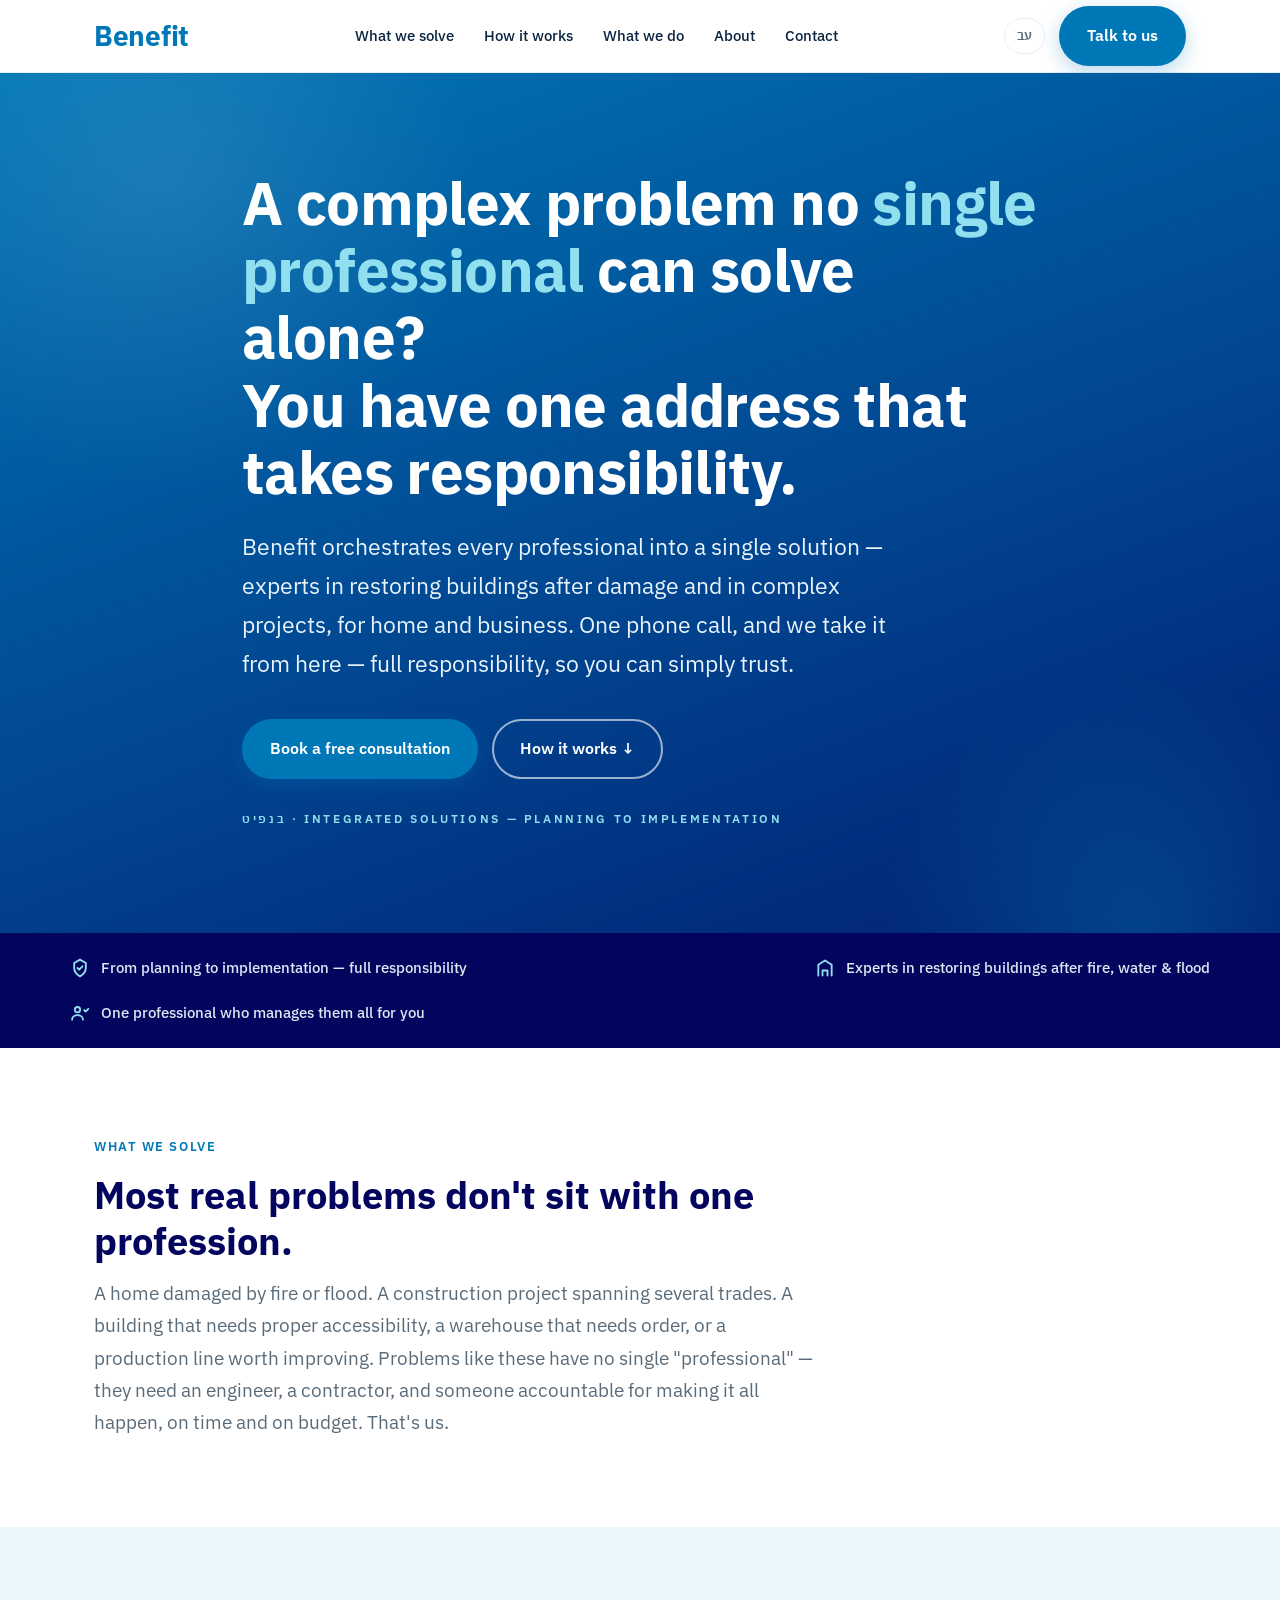
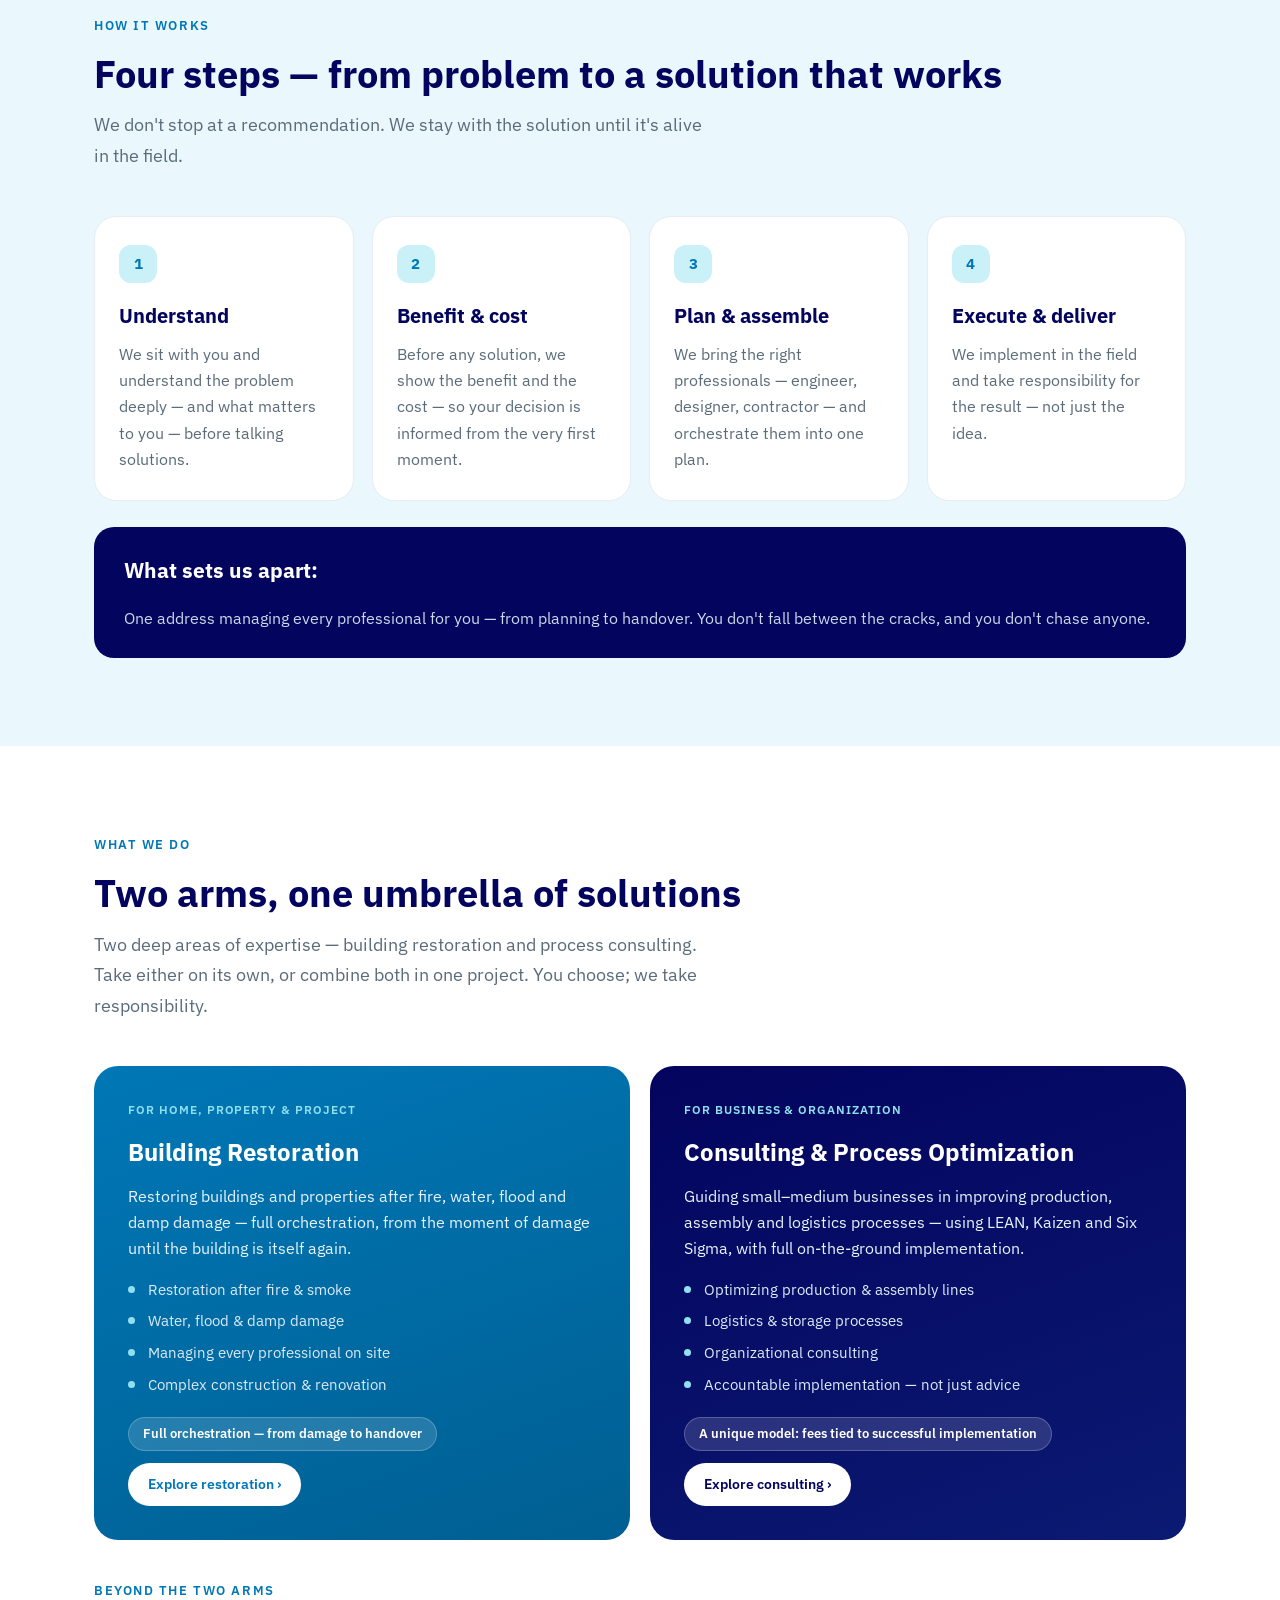
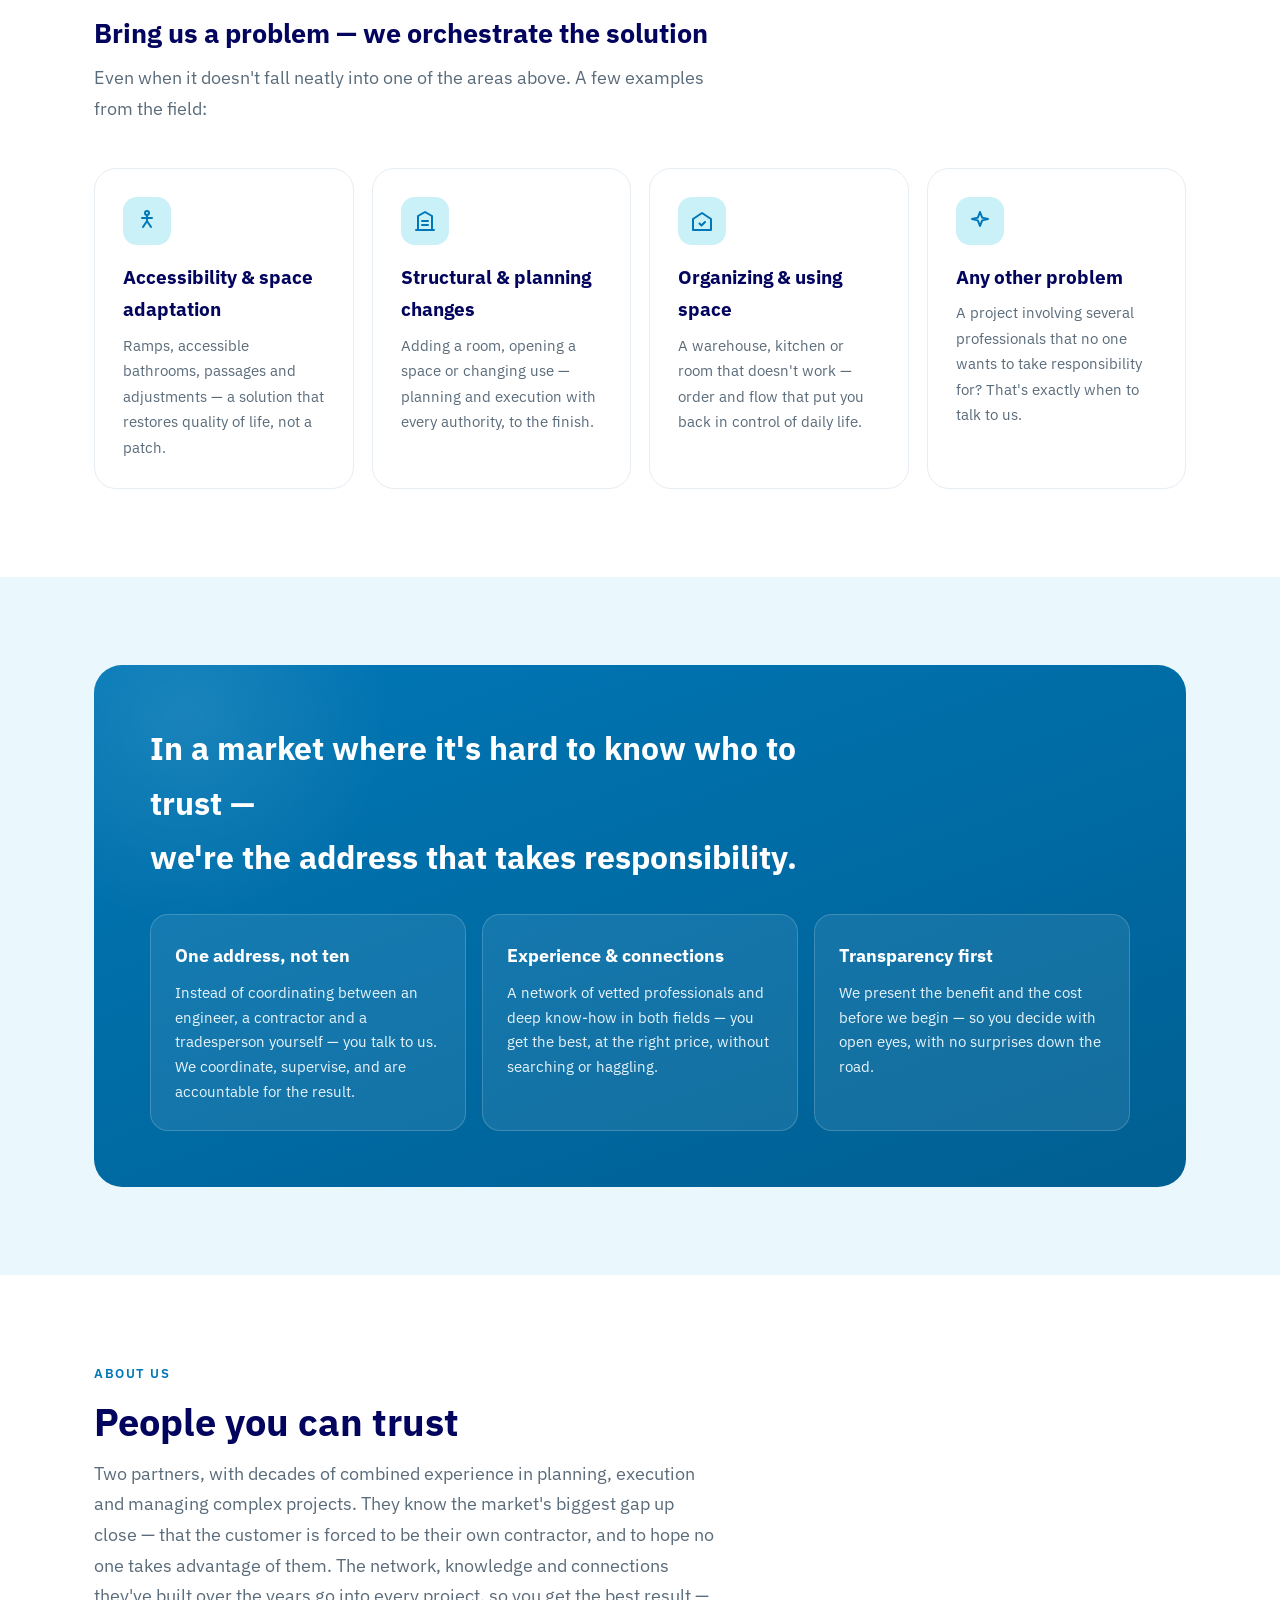
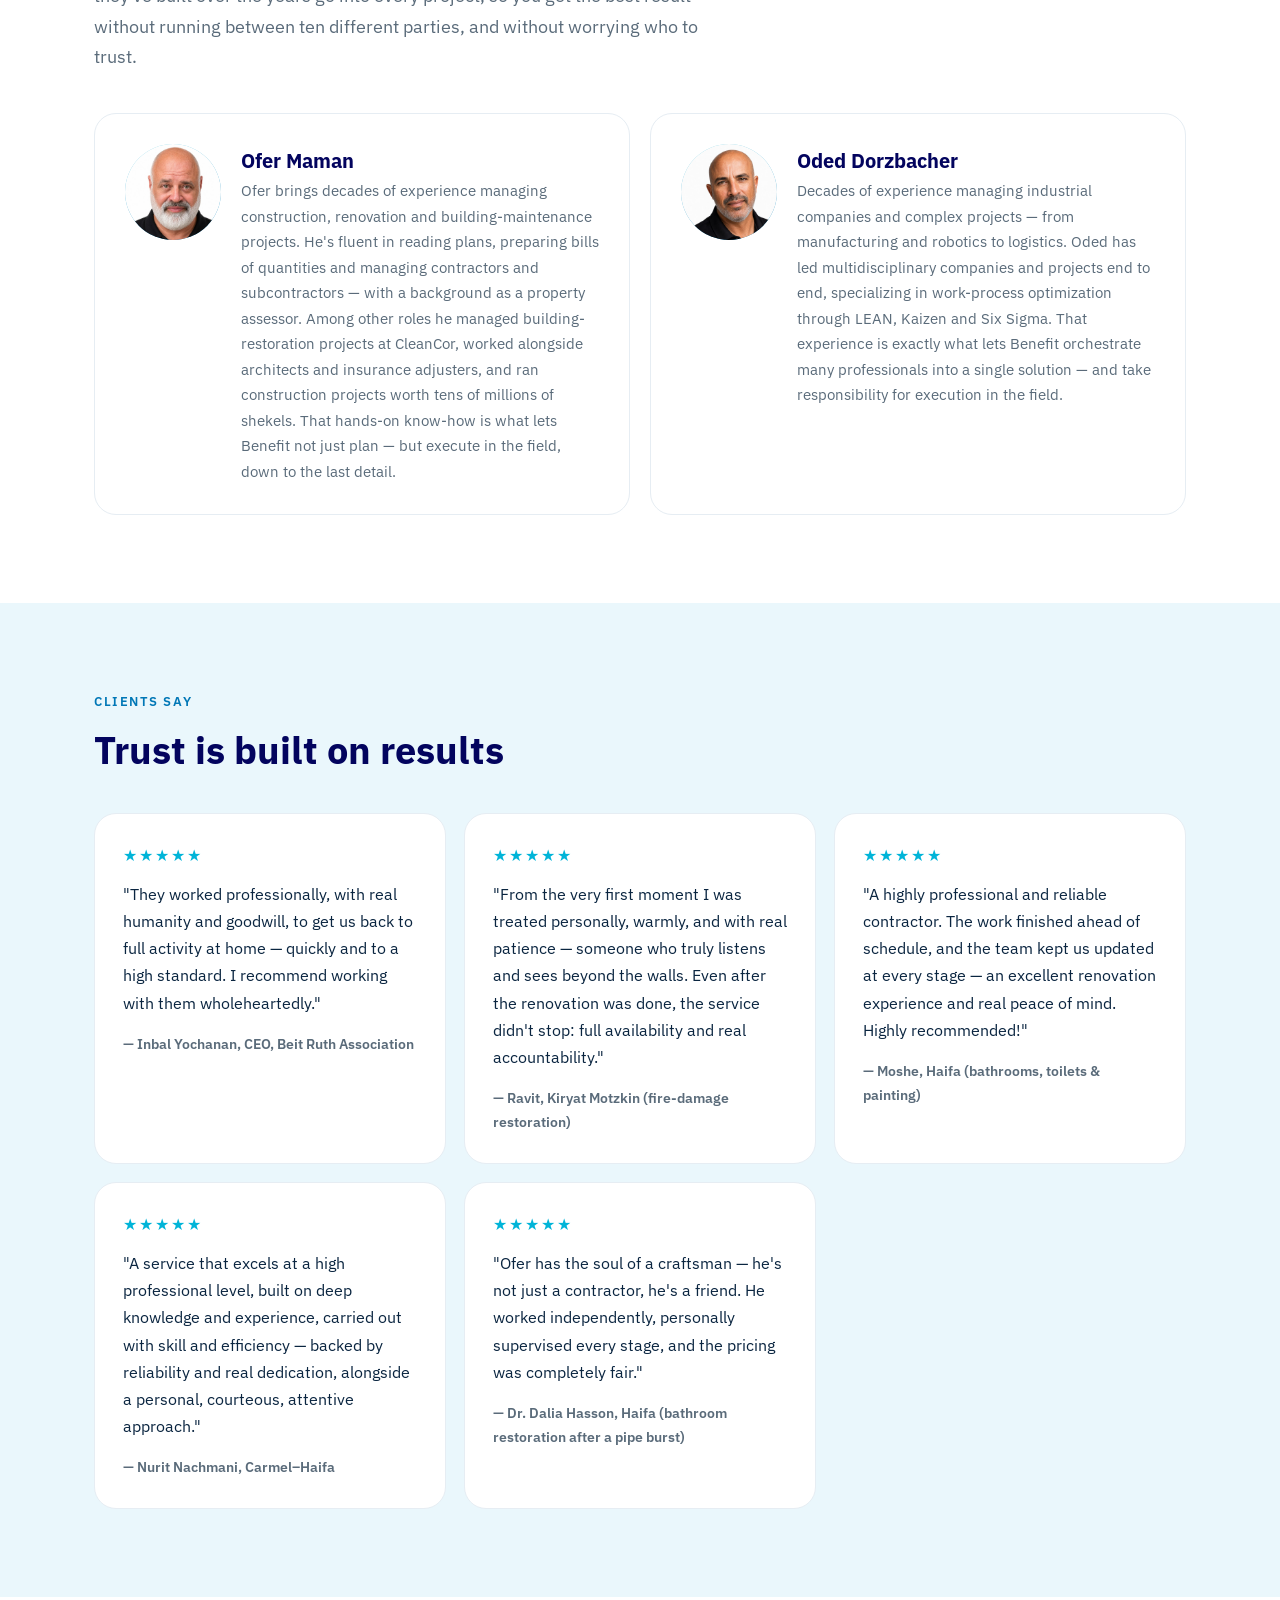
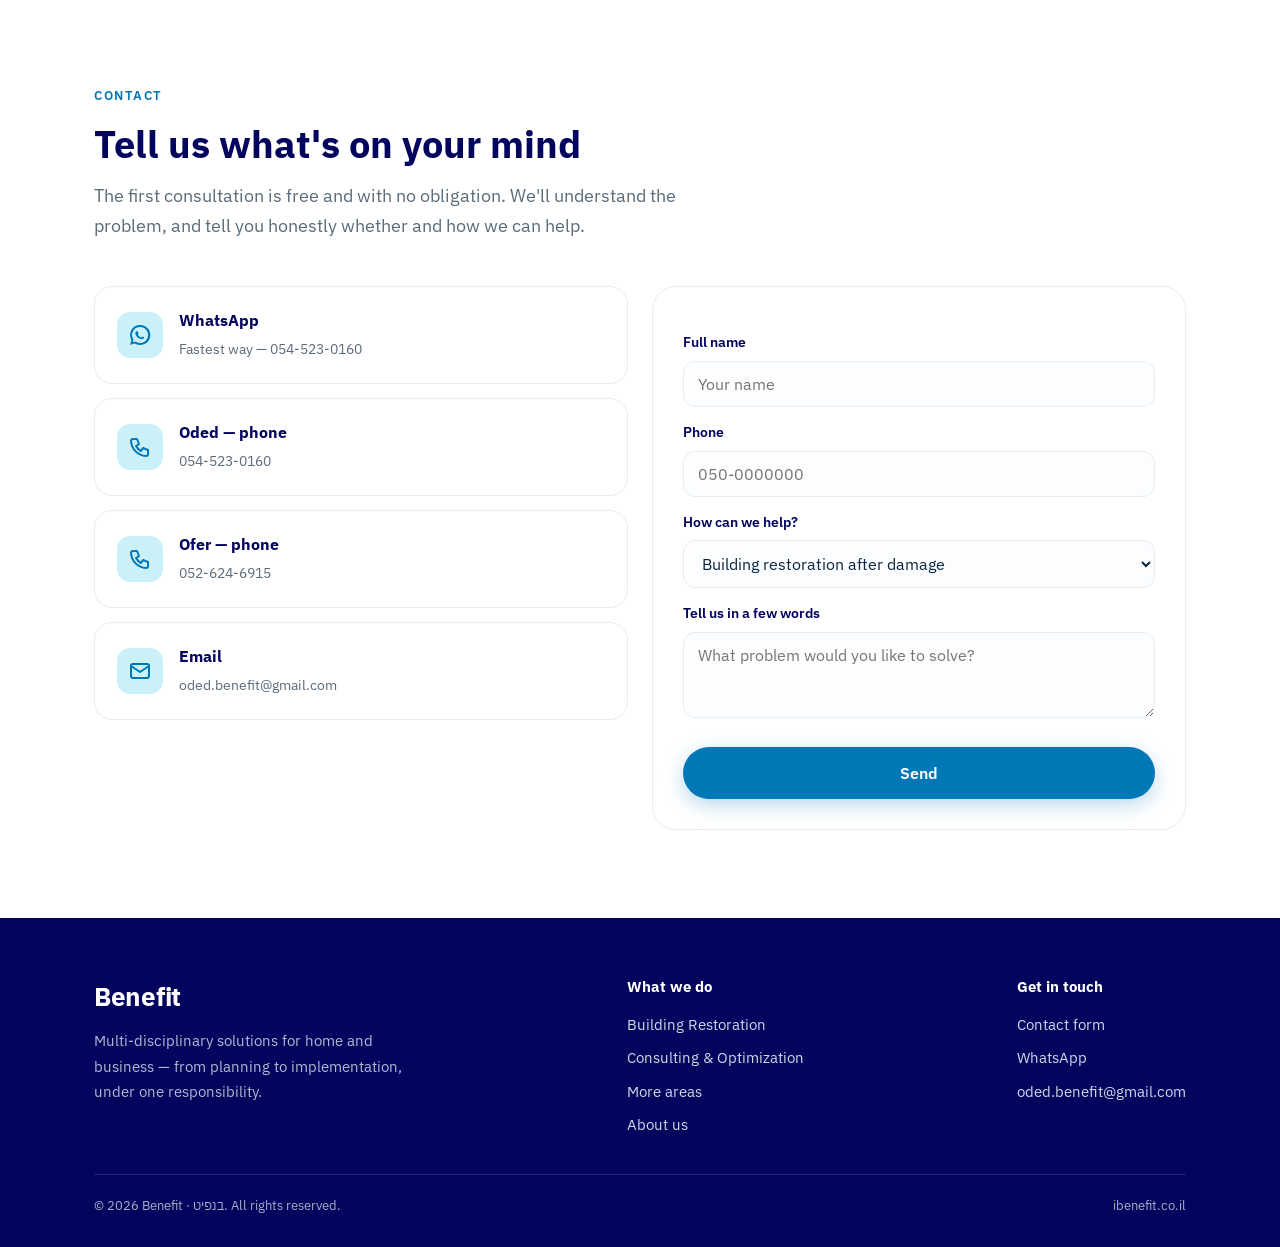
==== commit f817a890: "Add 5 real client testimonials to recommendations section Replaces placeholder quotes with real test" ====
--- a/en/index.html
+++ b/en/index.html
@@ -196,9 +196,11 @@
     <div class="eyebrow">Clients say</div>
     <h2 class="sec">Trust is built on results</h2>
     <div class="quotes">
-      <div class="quote"><div class="stars">★★★★★</div><p>"<span class="ph">Testimonial to come</span> — a short client quote about a process that ended in a real result in the field."</p><div class="who">— Client name, field</div></div>
-      <div class="quote"><div class="stars">★★★★★</div><p>"<span class="ph">Testimonial to come</span> — what they loved: accountability, guidance, and peace of mind."</p><div class="who">— Client name, field</div></div>
-      <div class="quote"><div class="stars">★★★★★</div><p>"<span class="ph">Testimonial to come</span> — why they chose Benefit over the alternative."</p><div class="who">— Client name, field</div></div>
+      <div class="quote"><div class="stars">★★★★★</div><p>"They worked professionally, with real humanity and goodwill, to get us back to full activity at home — quickly and to a high standard. I recommend working with them wholeheartedly."</p><div class="who">— Inbal Yochanan, CEO, Beit Ruth Association</div></div>
+      <div class="quote"><div class="stars">★★★★★</div><p>"From the very first moment I was treated personally, warmly, and with real patience — someone who truly listens and sees beyond the walls. Even after the renovation was done, the service didn't stop: full availability and real accountability."</p><div class="who">— Ravit, Kiryat Motzkin (fire-damage restoration)</div></div>
+      <div class="quote"><div class="stars">★★★★★</div><p>"A highly professional and reliable contractor. The work finished ahead of schedule, and the team kept us updated at every stage — an excellent renovation experience and real peace of mind. Highly recommended!"</p><div class="who">— Moshe, Haifa (bathrooms, toilets & painting)</div></div>
+      <div class="quote"><div class="stars">★★★★★</div><p>"A service that excels at a high professional level, built on deep knowledge and experience, carried out with skill and efficiency — backed by reliability and real dedication, alongside a personal, courteous, attentive approach."</p><div class="who">— Nurit Nachmani, Carmel–Haifa</div></div>
+      <div class="quote"><div class="stars">★★★★★</div><p>"Ofer has the soul of a craftsman — he's not just a contractor, he's a friend. He worked independently, personally supervised every stage, and the pricing was completely fair."</p><div class="who">— Dr. Dalia Hasson, Haifa (bathroom restoration after a pipe burst)</div></div>
     </div>
   </div>
 </section>
